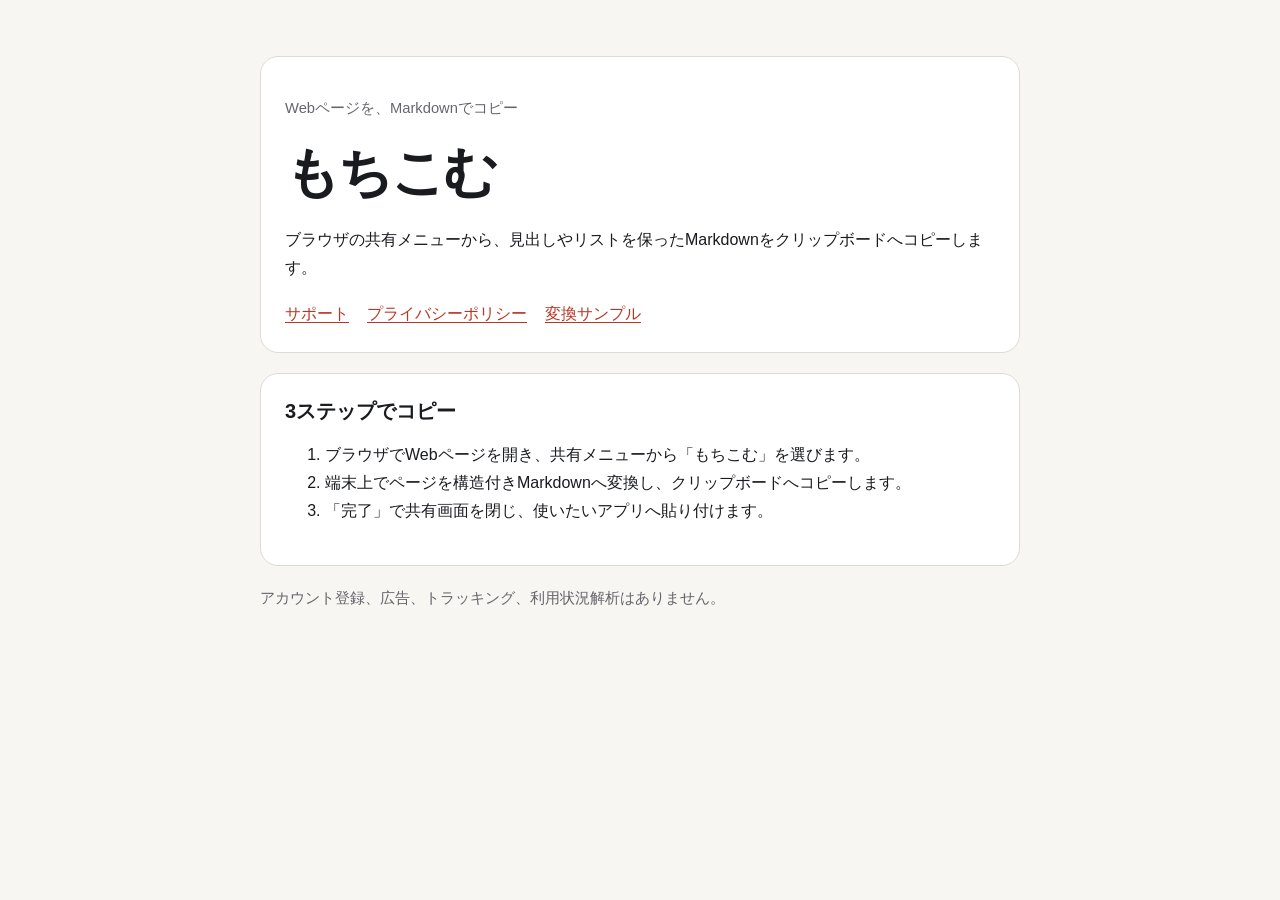
==== index.html @ 7080e6d1 "docs: publish Mochikomu support site" ====
<!doctype html>
<html lang="ja">
  <head>
    <meta charset="utf-8">
    <meta name="viewport" content="width=device-width, initial-scale=1">
    <meta name="description" content="もちこむの公式サポートとプライバシー情報">
    <title>もちこむ</title>
    <link rel="stylesheet" href="styles.css">
  </head>
  <body>
    <main>
      <header>
        <p class="eyebrow">Webページを、Markdownでコピー</p>
        <h1>もちこむ</h1>
        <p>ブラウザの共有メニューから、見出しやリストを保ったMarkdownをクリップボードへコピーします。</p>
        <nav aria-label="サイト内リンク">
          <a href="support.html">サポート</a>
          <a href="privacy-policy.html">プライバシーポリシー</a>
          <a href="review-sample.html">変換サンプル</a>
        </nav>
      </header>

      <section>
        <h2>3ステップでコピー</h2>
        <ol>
          <li>ブラウザでWebページを開き、共有メニューから「もちこむ」を選びます。</li>
          <li>端末上でページを構造付きMarkdownへ変換し、クリップボードへコピーします。</li>
          <li>「完了」で共有画面を閉じ、使いたいアプリへ貼り付けます。</li>
        </ol>
      </section>

      <p class="note">アカウント登録、広告、トラッキング、利用状況解析はありません。</p>
    </main>
  </body>
</html>
---- styles.css ----
:root {
  color-scheme: light dark;
  --paper: #f7f6f3;
  --ink: #191b1f;
  --muted: #65666c;
  --accent: #b93624;
  --line: #dedbd4;
  --card: #ffffff;
}

* {
  box-sizing: border-box;
}

body {
  margin: 0;
  background: var(--paper);
  color: var(--ink);
  font-family: -apple-system, BlinkMacSystemFont, "Hiragino Sans", "Yu Gothic", sans-serif;
  line-height: 1.75;
}

main {
  width: min(100% - 32px, 760px);
  margin: 0 auto;
  padding: 56px 0 80px;
}

header,
section,
.card {
  margin-bottom: 20px;
  padding: 24px;
  border: 1px solid var(--line);
  border-radius: 18px;
  background: var(--card);
}

h1,
h2,
h3 {
  line-height: 1.35;
}

h1 {
  margin: 0 0 8px;
  font-size: clamp(2rem, 8vw, 3.4rem);
  letter-spacing: -0.04em;
}

h2 {
  margin-top: 0;
  font-size: 1.25rem;
}

a {
  color: var(--accent);
  text-underline-offset: 3px;
}

nav {
  display: flex;
  flex-wrap: wrap;
  gap: 8px 18px;
  margin-top: 18px;
}

.eyebrow,
.updated,
.note {
  color: var(--muted);
  font-size: 0.92rem;
}

.button {
  display: inline-block;
  min-height: 44px;
  padding: 10px 16px;
  border-radius: 999px;
  background: var(--accent);
  color: #fff;
  font-weight: 700;
  text-decoration: none;
}

code,
pre {
  border-radius: 8px;
  background: color-mix(in srgb, var(--line) 55%, transparent);
  font-family: ui-monospace, SFMono-Regular, Menlo, monospace;
}

code {
  padding: 0.15em 0.35em;
}

pre {
  overflow-x: auto;
  padding: 14px;
}

table {
  width: 100%;
  border-collapse: collapse;
}

th,
td {
  padding: 10px;
  border: 1px solid var(--line);
  text-align: left;
}

blockquote {
  margin-left: 0;
  padding-left: 16px;
  border-left: 4px solid var(--accent);
  color: var(--muted);
}

@media (prefers-color-scheme: dark) {
  :root {
    --paper: #141619;
    --ink: #f4f1ea;
    --muted: #b8b4ab;
    --line: #3a3d42;
    --card: #1d2024;
    --accent: #ff826c;
  }

  .button {
    color: #141619;
  }
}
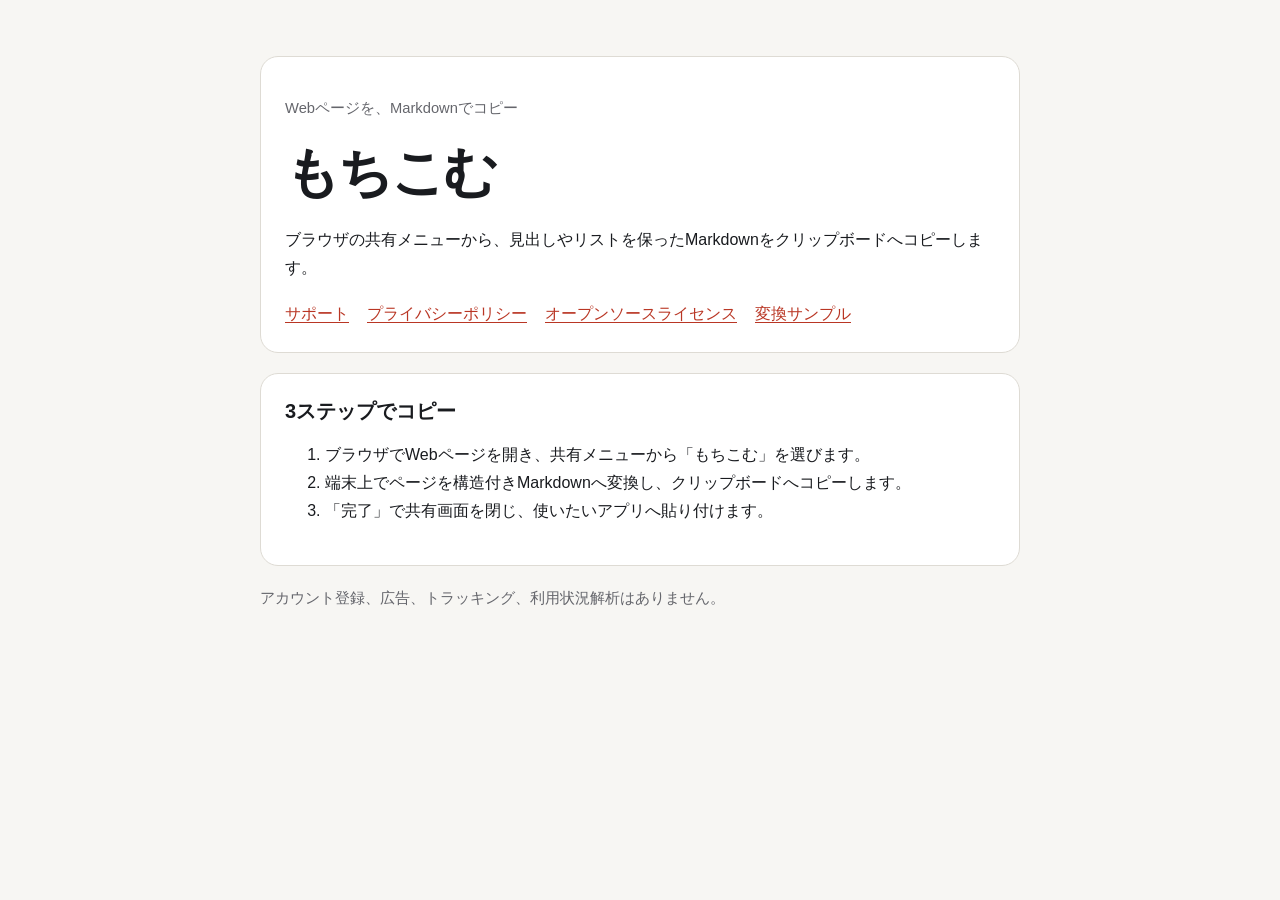
==== commit b3ceada9: "Add open source license notice" ====
--- a/index.html
+++ b/index.html
@@ -16,6 +16,7 @@
         <nav aria-label="サイト内リンク">
           <a href="support.html">サポート</a>
           <a href="privacy-policy.html">プライバシーポリシー</a>
+          <a href="licenses.html">オープンソースライセンス</a>
           <a href="review-sample.html">変換サンプル</a>
         </nav>
       </header>
